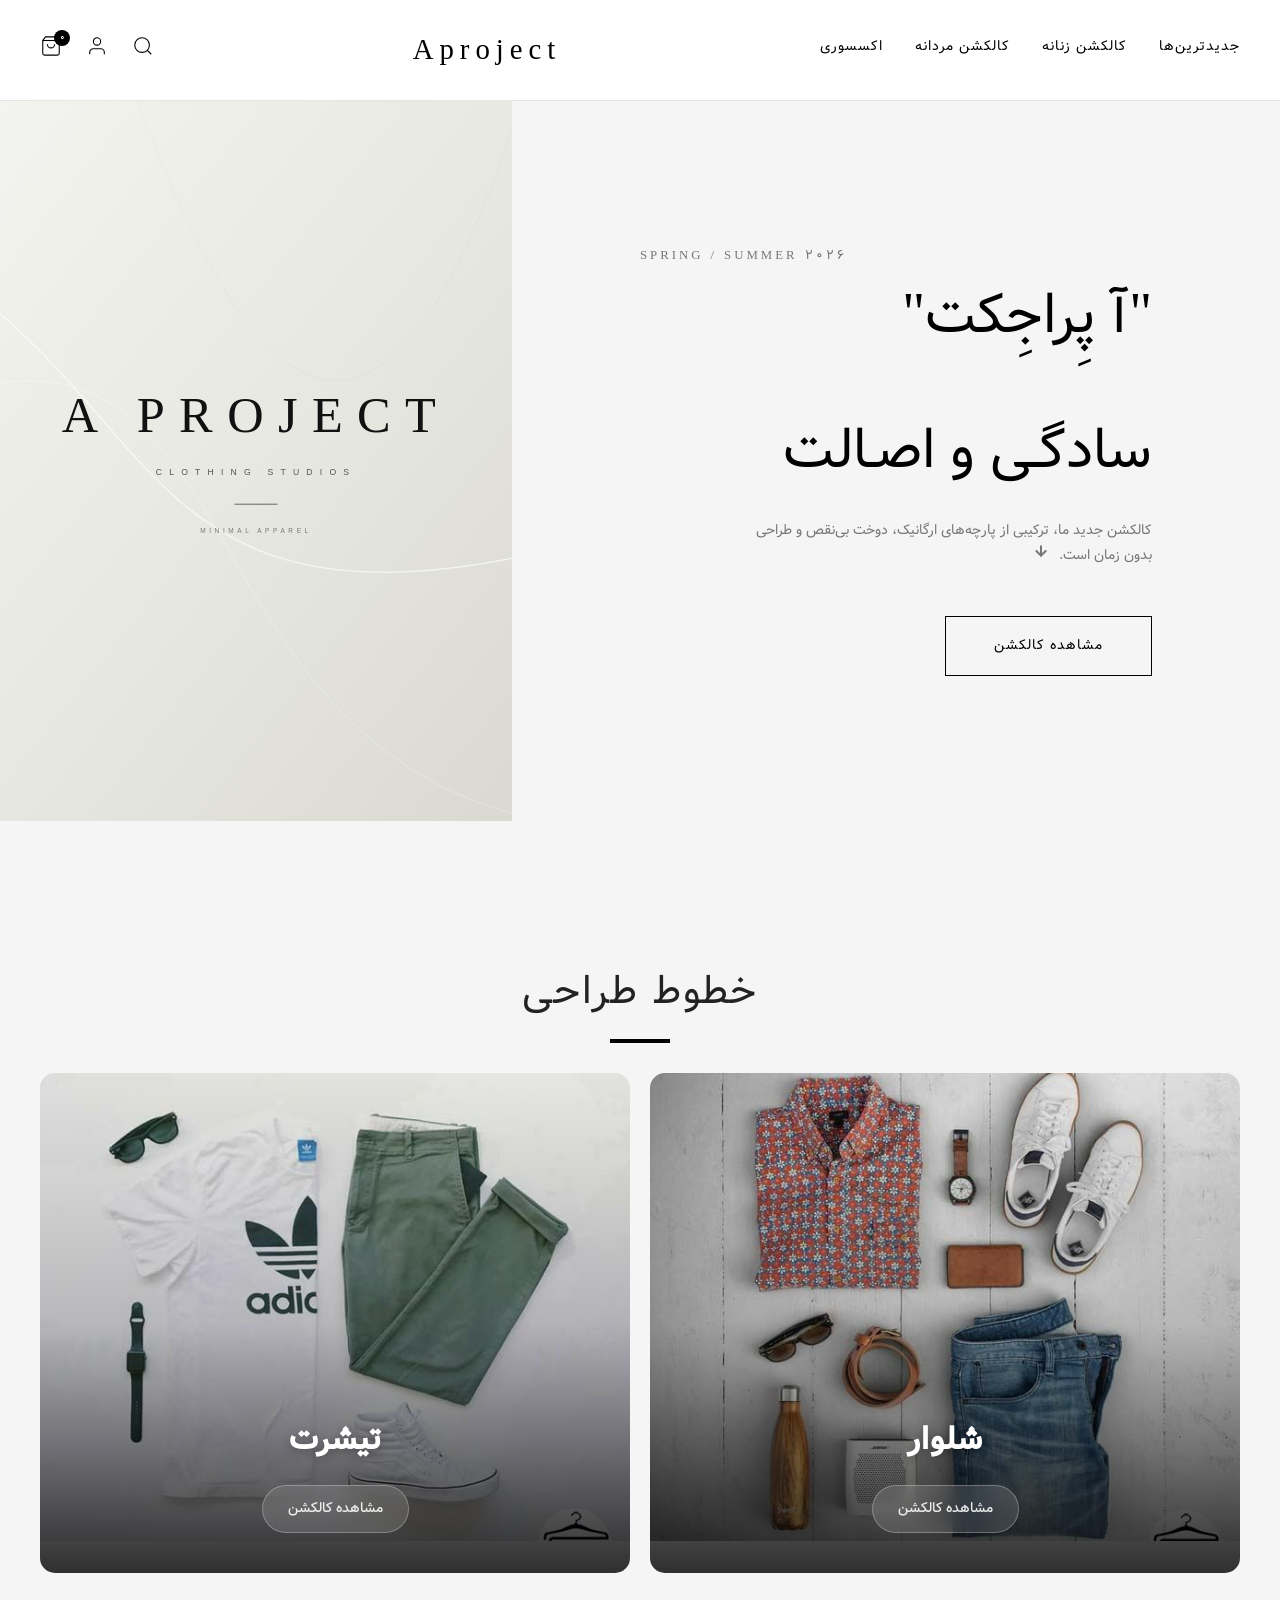
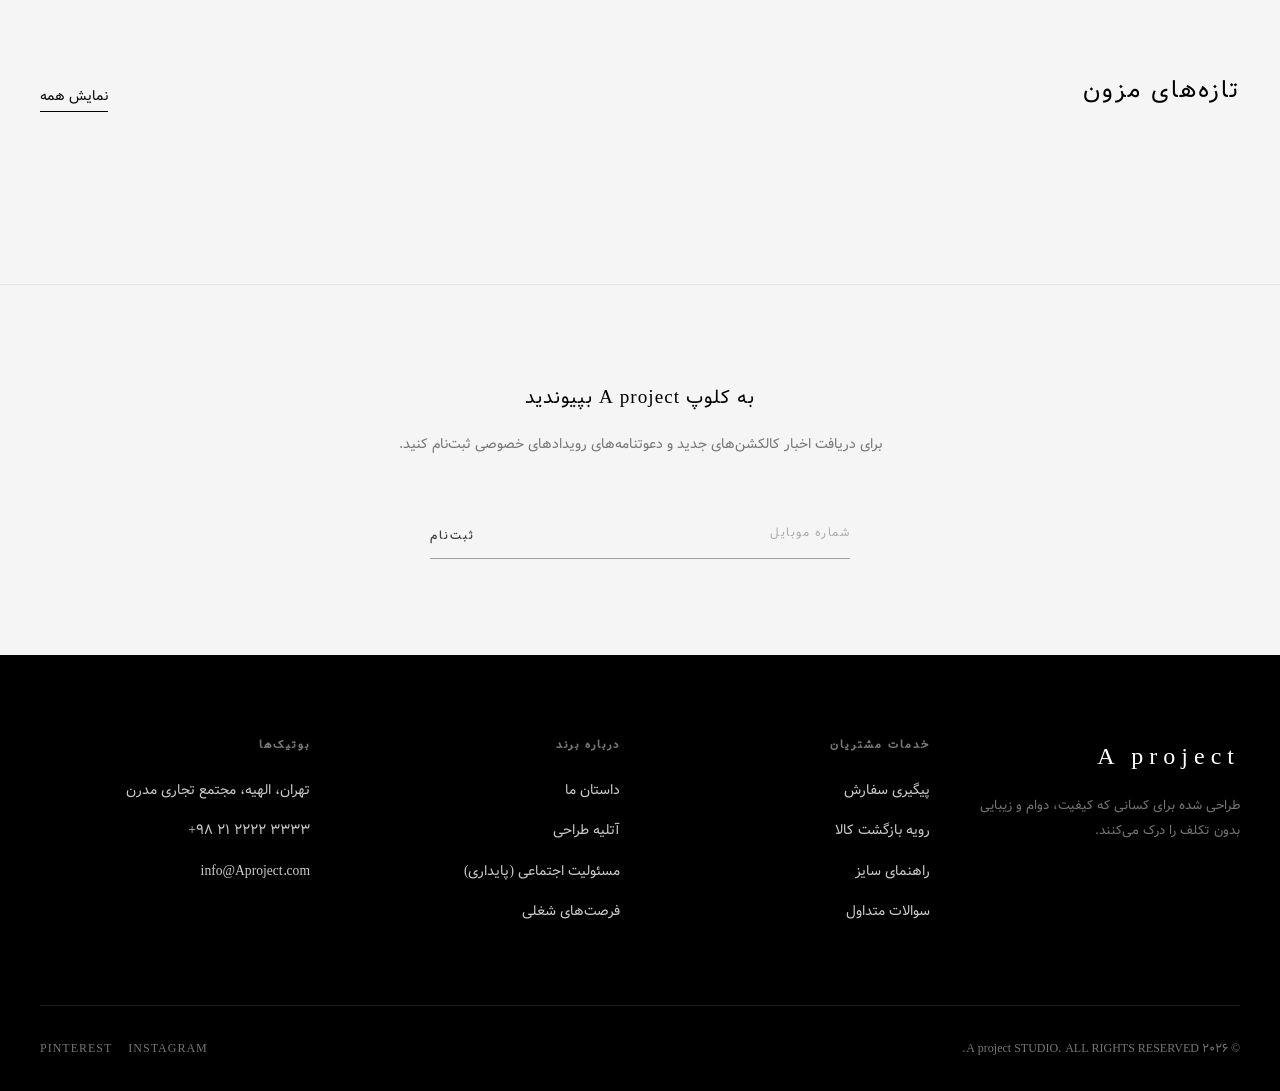
==== index.html @ fdd2b812 "first commit" ====
<!DOCTYPE html>
<html lang="fa" dir="rtl">

<head>
    <meta charset="UTF-8">
    <meta name="viewport" content="width=device-width, initial-scale=1.0">
    <title>A project | مزون پوشاک مینیمال</title>
    <link rel="stylesheet" href="assets/css/global.css">
    <link rel="stylesheet" href="assets/css/landing.css">


</head>

<body>

    <!-- مخزن آیکون‌های مینیمال (Thin Lines) کاملاً آفلاین -->
    <svg style="display: none;">
        <!-- آیکون کیسه خرید به جای سبد خرید چرخ‌دار (مناسب مزون) -->

        <symbol id="icon-bag" viewBox="0 0 24 24">
            <path d="M6 2L3 6v14a2 2 0 0 0 2 2h14a2 2 0 0 0 2-2V6l-3-4z"></path>
            <line x1="3" y1="6" x2="21" y2="6"></line>
            <path d="M16 10a4 4 0 0 1-8 0"></path>
        </symbol>
        <!-- آیکون جستجوی ظریف -->
        <symbol id="icon-search" viewBox="0 0 24 24">
            <circle cx="11" cy="11" r="8"></circle>
            <line x1="21" y1="21" x2="16.65" y2="16.65"></line>
        </symbol>
        <!-- آیکون کاربر (حساب کاربری) -->
        <symbol id="icon-user" viewBox="0 0 24 24">
            <path d="M20 21v-2a4 4 0 0 0-4-4H8a4 4 0 0 0-4 4v2"></path>
            <circle cx="12" cy="7" r="4"></circle>
        </symbol>
        <!-- منوی همبرگری ظریف -->
        <symbol id="icon-menu" viewBox="0 0 24 24">
            <line x1="3" y1="12" x2="21" y2="12"></line>
            <line x1="3" y1="6" x2="21" y2="6"></line>
            <line x1="3" y1="18" x2="21" y2="18"></line>
        </symbol>
    </svg>

    <!-- هدر مینیمال -->
    <header>
        <div class="container flex items-center justify-between">

            <!-- دکمه منو موبایل (فقط در سایز کوچک نمایش داده می‌شود) -->
            <button class="mobile-menu-btn"><svg class="icon-svg">
                    <use href="#icon-menu"></use>
                </svg></button>

            <!-- منوی اصلی (ناوبری متنی) -->
            <nav class="main-nav">
                <a href="#new-arrivals">جدیدترین‌ها</a>
                <a href="#">کالکشن زنانه</a>
                <a href="#">کالکشن مردانه</a>
                <a href="#">اکسسوری</a>
            </nav>

            <!-- لوگوی تایپوگرافی برند -->
            <div class="brand-logo">Aproject</div>

            <!-- آیکون‌های سمت چپ -->
            <div class="header-actions">
                <button aria-label="جستجو"><svg class="icon-svg">
                        <use href="#icon-search"></use>
                    </svg></button>
                <button aria-label="حساب کاربری"><svg class="icon-svg">
                        <use href="#icon-user"></use>
                    </svg></button>
                <button aria-label="کیسه خرید">
                    <a href="cart.html">
                        <svg class="icon-svg">
                            <use href="#icon-bag"></use>
                        </svg>
                        <span class="bag-count">1</span>
                    </a>
                </button>
            </div>
        </div>
    </header>

    <!-- بخش اصلی (Lookbook Hero) -->
    <section class="hero container">
        <div class="hero-layout">
            <div class="hero-text">
                <span class="hero-season">Spring / Summer 2026</span>
                <h1 class="hero-title">"آ پِراجِکت"<br>
                    <br>
                    سادگـی و اصـالت
                </h1>
                <p style="color: var(--gray-text); margin-bottom: 3rem; max-width: 400px;">
                    کالکشن جدید ما، ترکیبی از پارچه‌های ارگانیک، دوخت بی‌نقص و طراحی بدون زمان است.
                    <span class="arrow">
                        <svg width="16" height="16" viewBox="0 0 24 24" fill="none" stroke="currentColor"
                            stroke-width="3" stroke-linecap="round" stroke-linejoin="round">
                            <path d="M12 5v14"></path>
                            <path d="M19 12l-7 7-7-7"></path>
                        </svg>
                    </span>

                </p>
                <a href="#collections" class="hero-btn">مشاهده کالکشن</a>
            </div>

            <!-- جایگاه عکس مدل (استایل ژورنالی) -->
            <!-- تصویر اختصاصی و آفلاین برند A PROJECT -->
            <div class="hero-image" style="padding: 0; background: transparent;">
                <svg viewBox="0 0 800 1000" width="100%" height="100%" preserveAspectRatio="xMidYMid slice"
                    xmlns="http://www.w3.org/2000/svg">
                    <defs>
                        <!-- گرادیان ملایم شبیه به نورپردازی روی پارچه -->
                        <linearGradient id="fabricGrad" x1="0%" y1="0%" x2="100%" y2="100%">
                            <stop offset="0%" stop-color="#F4F4F0" />
                            <stop offset="50%" stop-color="#E8E8E2" />
                            <stop offset="100%" stop-color="#D8D8D0" />
                        </linearGradient>
                    </defs>

                    <!-- پس‌زمینه رنگ کرم/خاکستری بسیار روشن (رنگ کلاسیک مزون‌ها) -->
                    <rect width="100%" height="100%" fill="url(#fabricGrad)" />

                    <!-- خطوط مینیمال انتزاعی (تداعی‌کننده برش پارچه، الگوهای خیاطی و دراپه لباس) -->
                    <path d="M -100,200 C 300,400 200,800 900,600" fill="none" stroke="#ffffff" stroke-width="2"
                        opacity="0.6" />
                    <path d="M 0,400 C 400,300 300,900 800,1000" fill="none" stroke="#ffffff" stroke-width="1"
                        opacity="0.4" />
                    <path d="M 200,-100 C 400,500 600,600 800,-100" fill="none" stroke="#000000" stroke-width="1"
                        opacity="0.04" />

                    <!-- تایپوگرافی لوکس و مجله‌ای برند A PROJECT -->
                    <g transform="translate(400, 500)" text-anchor="middle">
                        <!-- نام اصلی برند -->
                        <text y="-40" font-family="Georgia, 'Times New Roman', serif" font-size="70"
                            font-weight="normal" letter-spacing="20" fill="#111111">A PROJECT</text>

                        <!-- زیرعنوان -->
                        <text y="20" font-family="'Helvetica Neue', Arial, sans-serif" font-size="12" font-weight="300"
                            letter-spacing="10" fill="#555555">CLOTHING STUDIOS</text>

                        <!-- خط جداکننده ظریف -->
                        <line x1="-30" y1="60" x2="30" y2="60" stroke="#333333" stroke-width="1" />

                        <!-- شعار مینیمال -->
                        <text y="100" font-family="'Helvetica Neue', Arial, sans-serif" font-size="9" font-weight="300"
                            letter-spacing="5" fill="#777777">MINIMAL APPAREL</text>
                    </g>
                </svg>
            </div>

        </div>
    </section>

    <!-- دسته‌بندی‌های تصویری (Grid) -->
    <section class="container" id="collections">
        <div class="section-header" style="margin-bottom: 30px; text-align: center;">
            <h2 class="section-title" style="font-size: 2.5rem;  color: #222;">خطوط طراحی</h2>
            <div style="width: 60px; height: 4px; background: #000; margin: 10px auto;"></div>
        </div>

        <div class="collections-grid">
            <!-- کالکشن 1: زنانه -->
            <a href="#" class="collection-item">
                <img src="./assets/pics/men-dress-12.jpg" alt="زنانه" class="collection-img">
                <div class="collection-overlay"></div>
                <div class="collection-content">
                    <span class="collection-name">شلوار</span>
                    <span class="collection-btn">مشاهده کالکشن</span>
                </div>
            </a>

            <!-- کالکشن 2: مردانه -->
            <a href="#" class="collection-item">
                <img src="./assets/pics/men-dress-15.jpg" alt="مردانه" class="collection-img">
                <div class="collection-overlay"></div>
                <div class="collection-content">
                    <span class="collection-name">تیشرت</span>
                    <span class="collection-btn">مشاهده کالکشن</span>
                </div>
            </a>
        </div>
    </section>

    <!-- محصولات جدید (New Arrivals) -->
    <section class="container" style="margin-top: 6rem;" id="new-arrivals">
        <div class="section-header"
            style="display: flex; justify-content: space-between; align-items: flex-end; margin-bottom: 2rem;">
            <h2 class="section-title" style="margin: 0;">تازه‌های مزون</h2>
            <a href="shop.html" style="font-size: 0.85rem; border-bottom: 1px solid var(--black); padding-bottom: 2px;">نمایش
                همه</a>
        </div>

        <!-- این کانتینر توسط جاوااسکریپت پر می‌شود -->
        <div id="product-grid" class="product-scroll">
            <!-- محصولات اینجا رندر می‌شوند -->
        </div>
    </section>


    <!-- خبرنامه مینیمال -->
    <section class="newsletter">
        <div class="container">
            <h2>به کلوپ A project بپیوندید</h2>
            <p>برای دریافت اخبار کالکشن‌های جدید و دعوتنامه‌های رویدادهای خصوصی ثبت‌نام کنید.</p>
            <form class="newsletter-form">
                <input type="tel" placeholder="شماره موبایل" inputmode="numeric" pattern="[0-9]*"
                    aria-label="شماره موبایل" />

                <button type="button">
                    ثبت‌نام
                </button>

            </form>
        </div>
    </section>

    <!-- فوتر لوکس مونوکروم -->
    <footer>
        <div class="container">
            <div class="grid grid-cols-4 footer-grid">

                <!-- ستون برند -->
                <div>
                    <div class="brand-logo"
                        style="color: white; font-size: 1.5rem; text-align: right; margin-bottom: 1rem;">A project</div>
                    <p style="color: var(--gray-text); font-size: 0.8rem; line-height: 2;">
                        طراحی شده برای کسانی که کیفیت، دوام و زیبایی بدون تکلف را درک می‌کنند.
                    </p>
                </div>

                <!-- ستون راهنما -->
                <div>
                    <h4 class="footer-title">خدمات مشتریان</h4>
                    <ul class="footer-links">
                        <li><a href="#">پیگیری سفارش</a></li>
                        <li><a href="#">رویه بازگشت کالا</a></li>
                        <li><a href="#">راهنمای سایز</a></li>
                        <li><a href="#">سوالات متداول</a></li>
                    </ul>
                </div>

                <!-- ستون درباره -->
                <div>
                    <h4 class="footer-title">درباره برند</h4>
                    <ul class="footer-links">
                        <li><a href="#">داستان ما</a></li>
                        <li><a href="#">آتلیه طراحی</a></li>
                        <li><a href="#">مسئولیت اجتماعی (پایداری)</a></li>
                        <li><a href="#">فرصت‌های شغلی</a></li>
                    </ul>
                </div>

                <!-- ستون تماس -->
                <div>
                    <h4 class="footer-title">بوتیک‌ها</h4>
                    <ul class="footer-links">
                        <li>تهران، الهیه، مجتمع تجاری مدرن</li>
                        <li style="direction: ltr; text-align: right; margin-top: 1rem;">+98 21 2222 3333</li>
                        <li style="direction: ltr; text-align: right;">info@Aproject.com</li>
                    </ul>
                </div>

            </div>

            <div class="footer-bottom">
                <div class="copyright">
                    © 2026 A project STUDIO. ALL RIGHTS RESERVED.
                </div>
                <div class="social-links" style="display: flex; gap: 1rem; letter-spacing: 1px;">
                    <a href="#">INSTAGRAM</a>
                    <a href="#">PINTEREST</a>
                </div>
            </div>
        </div>
    </footer>
    <script type="module" src="assets/js/main.js" defer></script>

</body>

</html>
---- assets/css/global.css ----
@font-face {
  font-family: "Vazir";
  src: url("../fonts/Vazir-FD-WOL.woff2") format("woff2");
  font-weight: 400;
  font-style: normal;
  font-display: swap;
}

@font-face {
  font-family: "Vazir";
  src: url("../fonts/Vazir-Medium-FD-WOL.woff2") format("woff2");
  font-weight: 500;
  font-style: normal;
  font-display: swap;
}
body {
  font-family: "Vazir";
  background-color: var(--gray-light);
  color: var(--black);
  line-height: 1.8;
  font-size: 14px;
  overflow-x: hidden;
  -webkit-font-smoothing: antialiased;
}
a {
  text-decoration: none;
  color: #111; /* رنگ متن را هم در صورت نیاز تنظیم کنید */
}
---- assets/css/landing.css ----
.arrow {
  display: inline-flex;
  margin-right: 6px;
  animation: floatArrow 1.6s ease-in-out infinite;
}

@keyframes floatArrow {
  0% {
    transform: translateY(0);
  }
  50% {
    transform: translateY(4px);
  }
  100% {
    transform: translateY(0);
  }
}
html {
  scroll-behavior: smooth;
}
/* === متغیرهای رنگی لوکس و مینیمال === */
:root {
  --black: #000000;
  --white: #ffffff;
  --gray-light: #f5f5f5;
  --gray-border: #e5e5e5;
  --gray-text: #767676;
  --gray-dark: #333333;
  /* فونت‌های سیستمی تمیز برای حالت آفلاین */
  --font-sans: "Helvetica Neue", Arial, Tahoma, sans-serif;
  --font-serif: Georgia, "Times New Roman", serif;
  --transition: all 0.4s ease;
}

/* === ریست مینیمال === */
*,
*::before,
*::after {
  box-sizing: border-box;
  margin: 0;
  padding: 0;
}



body {
  background-color: var(--gray-light);
  color: var(--black);
  line-height: 1.8;
  font-size: 14px;
  overflow-x: hidden;
  -webkit-font-smoothing: antialiased;
}

a {
  text-decoration: none;
  color: inherit;
  transition: var(--transition);
}

a:hover {
  color: var(--gray-text);
}

ul {
  list-style: none;
}

button {
  cursor: pointer;
  border: none;
  background: none;
  font-family: inherit;
  transition: var(--transition);
}

input {
  font-family: inherit;
  outline: none;
}

/* === ساختار پایه‌ای === */
.container {
  max-width: 1400px;
  margin: 0 auto;
  padding: 0 40px;
}

.flex {
  display: flex;
}

.items-center {
  align-items: center;
}

.justify-between {
  justify-content: space-between;
}

.justify-center {
  justify-content: center;
}

/* آیکون‌های ظریف (Thin Icons) */
.icon-svg {
  width: 22px;
  height: 22px;
  stroke: currentColor;
  stroke-width: 1.2;
  fill: none;
}

.grid {
  display: grid;
  gap: 2px;
}

/* فاصله‌های کم برای ظاهر ژورنالی */
.grid-cols-2 {
  grid-template-columns: repeat(2, 1fr);
}

.grid-cols-4 {
  grid-template-columns: repeat(4, 1fr);
}

/* === هدر (Header) مینیمال === */
header {
  background: rgba(255, 255, 255, 0.98);
  position: sticky;
  top: 0;
  z-index: 100;
  border-bottom: 1px solid var(--gray-border);
  padding: 1.5rem 0;
}

/* برندینگ با حروف بزرگ انگلیسی و فاصله دار */
.brand-logo {
  font-family: var(--font-serif);
  font-size: 1.8rem;
  letter-spacing: 6px;
  font-weight: normal;
  text-align: center;
  direction: ltr;
}

.main-nav {
  display: flex;
  gap: 2rem;
  font-size: 0.85rem;
  letter-spacing: 1px;
}

.main-nav a {
  position: relative;
  padding-bottom: 5px;
}

.main-nav a::after {
  content: "";
  position: absolute;
  bottom: 0;
  right: 0;
  width: 0;
  height: 1px;
  background-color: var(--black);
  transition: width 0.3s ease;
}

.main-nav a:hover::after {
  width: 100%;
}

.header-actions {
  display: flex;
  gap: 1.5rem;
}

.header-actions button {
  position: relative;
}

.bag-count {
  position: absolute;
  top: -5px;
  right: -8px;
  background: var(--black);
  color: var(--white);
  font-size: 9px;
  width: 16px;
  height: 16px;
  border-radius: 50%;
  display: flex;
  align-items: center;
  justify-content: center;
}

/* === بنر اصلی (Lookbook Hero) === */
.hero {
  padding: 40px 0;
  padding-top: 0px;
}

.hero-layout {
  display: flex;
  height: 80vh;
  min-height: 550px;
  background: var(--gray-light);
}

.hero-text {
  flex: 1;
  display: flex;
  flex-direction: column;
  justify-content: center;
  padding: 10%;
}

.hero-season {
  font-size: 0.8rem;
  letter-spacing: 3px;
  color: var(--gray-text);
  margin-bottom: 1rem;
  text-transform: uppercase;
  direction: ltr;
}

.hero-title {
  font-size: 3.5rem;
  font-weight: 300;
  line-height: 1.2;
  margin-bottom: 2rem;
  color: var(--black);
}

.hero-btn {
  display: inline-block;
  width: max-content;
  border: 1px solid var(--black);
  padding: 1rem 3rem;
  font-size: 0.9rem;
  letter-spacing: 1px;
  background: transparent;
  color: var(--black);
}

.hero-btn:hover {
  background: var(--black);
  color: var(--white);
}

.hero-image {
  flex: 1;
  background: #e0e0e0;
  display: flex;
  align-items: center;
  justify-content: center;
  position: relative;
  overflow: hidden;
}

/* واترمارک برای جایگاه عکس */
.placeholder-text {
  font-family: var(--font-serif);
  font-size: 2rem;
  color: rgba(0, 0, 0, 0.1);
  letter-spacing: 10px;
  transform: rotate(-90deg);
}

/* === دسته‌بندی‌ها (Collections) === */
.section-header {
  text-align: center;
  margin: 6rem 0 3rem 0;
}

.section-title {
  font-size: 1.5rem;
  font-weight: normal;
  letter-spacing: 2px;
}

.collections {
  gap: 20px;
}

.collection-item {
  position: relative;
  height: 500px;
  background: var(--gray-light);
  display: flex;
  align-items: flex-end;
  justify-content: center;
  padding-bottom: 2rem;
  cursor: pointer;
  overflow: hidden;
}

.collection-item::before {
  content: "";
  position: absolute;
  inset: 0;
  background: rgba(0, 0, 0, 0.03);
  transition: var(--transition);
}

.collection-item:hover::before {
  background: rgba(0, 0, 0, 0.1);
}

/* === محصولات (Editorial Grid) === */
.product-grid {
  gap: 40px 20px;
}

.product-card {
  background-color: #fff;
  padding: 14px;
  cursor: pointer;

  border: 1px solid rgba(0, 0, 0, 0.08);
  transition: border-color 0.35s ease;
}

.product-card:hover {
  border-color: rgba(0, 0, 0, 0.25);
}

.product-card:hover .product-img-box {
  opacity: 0.9;
}

/* تناسب عکس لباس عمودی است (3:4) */
.product-img-box {
  background: var(--gray-light);
  transition: var(--transition);
  display: flex;
  align-items: center;
  justify-content: center;
  color: #ccc;
  font-size: 0.8rem;
  letter-spacing: 1px;
}

.product-info {
  display: flex;
  flex-direction: column;
  gap: 0.1rem;
}

.product-name {
  font-size: 0.9rem;
  color: var(--gray-dark);
}

.product-price {
  font-size: 0.9rem;
  letter-spacing: 1px;
  direction: ltr;
}

/* دکمه افزودن بسیار ظریف */
.add-to-bag {
  font-size: 0.8rem;
  color: var(--gray-text);
  text-decoration: underline;
  text-underline-offset: 4px;
  margin-top: 0.5rem;
  opacity: 0;
  transition: var(--transition);
}

.product-card:hover .add-to-bag {
  opacity: 1;
}

/* === خبرنامه لوکس === */
.newsletter {
  margin-top: 8rem;
  padding: 6rem 0;
  border-top: 1px solid var(--gray-border);
  text-align: center;
}

.newsletter h2 {
  font-size: 1.2rem;
  font-weight: normal;
  margin-bottom: 1rem;
  letter-spacing: 1px;
}

.newsletter p {
  color: var(--gray-text);
  font-size: 0.9rem;
  margin-bottom: 3rem;
}

.newsletter-form {
  max-width: 420px;
  margin: 0 auto;
  display: flex;
  position: relative;
}

.newsletter-form input {
  width: 100%;
  border: none;
  border-bottom: 1px solid rgba(0, 0, 0, 0.35);
  padding: 14px 0px 14px 0;
  direction: rtl;
  font-size: 0.95rem;
  background: transparent;

  transition: border-color 0.3s ease;
}

.newsletter-form input:focus {
  outline: none;
  border-bottom-color: var(--black);
}

.newsletter-form input::placeholder {
  color: #aaa;
  letter-spacing: 1.5px;
  font-size: 0.75rem;
}

.newsletter-form button {
  position: absolute;
  left: 0;
  bottom: 14px;

  background: none;
  border: none;
  padding: 0;

  font-size: 0.75rem;
  font-weight: 500;
  letter-spacing: 2px;
  text-transform: uppercase;

  cursor: pointer;
  color: var(--black);
  opacity: 0.75;

  transition: opacity 0.3s ease;
}

.newsletter-form button:hover {
  opacity: 1;
}

/* === فوتر === */
footer {
  background: var(--black);
  color: var(--white);
  padding: 5rem 0 2rem 0;
  font-size: 0.85rem;
}

.footer-grid {
  gap: 40px;
  border-bottom: 1px solid rgba(255, 255, 255, 0.1);
  padding-bottom: 4rem;
  margin-bottom: 2rem;
}

.footer-title {
  color: var(--gray-text);
  font-size: 0.7rem;
  letter-spacing: 2px;
  margin-bottom: 1.5rem;
  text-transform: uppercase;
}

.footer-links li {
  margin-bottom: 1rem;
  color: #ccc;
}

.footer-links a:hover {
  color: var(--white);
}

.footer-bottom {
  display: flex;
  justify-content: space-between;
  align-items: center;
  color: var(--gray-text);
  font-size: 0.75rem;
}

.collection-item img {
  transition: transform 0.5s ease;
}

.collection-item:hover img {
  transform: scale(1.1);
}

/* === واکنش‌گرایی === */
@media (max-width: 992px) {
  .hero-layout {
    flex-direction: column-reverse;
    height: auto;
  }

  .hero-text {
    padding: 4rem 2rem;
    text-align: center;
    align-items: center;
  }

  .hero-image {
    padding: 6rem 0;
  }

  .placeholder-text {
    transform: rotate(0);
  }

  .grid-cols-4 {
    grid-template-columns: repeat(2, 1fr);
  }

  .container {
    padding: 0 20px;
  }
}

@media (max-width: 768px) {
  .main-nav {
    display: none;
  }

  /* در موبایل منوی همبرگری نیاز است */
  .mobile-menu-btn {
    display: block !important;
  }

  .hero-title {
    font-size: 2.5rem;
  }

  .collections {
    grid-template-columns: 1fr;
  }

  .collection-item {
    height: 400px;
  }

  .footer-grid {
    grid-template-columns: 1fr;
    text-align: center;
  }

  .footer-bottom {
    flex-direction: column;
    gap: 1rem;
  }
}

.mobile-menu-btn {
  display: none;
}

/* ظرف اصلی کالکشن‌ها */
.collections-grid {
  display: grid;
  grid-template-columns: repeat(2, 1fr);
  gap: 20px;
  margin-top: 30px;
}

.collection-item {
  position: relative;
  height: 500px;
  /* ارتفاع را کمی بیشتر کردم برای جلوه بهتر */
  border-radius: 15px;
  /* گوشه‌های نرم مدرن */
  overflow: hidden;
  display: block;
  text-decoration: none;
}

/* استایل تصویر */
.collection-img {
  width: 100%;
  height: 100%;
  object-fit: cover;
  transition: transform 0.8s cubic-bezier(0.25, 1, 0.5, 1);
}

/* لایه رنگی روی عکس (گرادینت از پایین به بالا) */
.collection-overlay {
  position: absolute;
  inset: 0;
  background: linear-gradient(
    to top,
    rgba(0, 0, 0, 0.8) 0%,
    rgba(0, 0, 0, 0.2) 50%,
    transparent 100%
  );
  z-index: 2;
  transition: background 0.4s ease;
}

/* محتوای متنی */
.collection-content {
  position: absolute;
  bottom: 40px;
  right: 0;
  left: 0;
  text-align: center;
  z-index: 3;
  padding: 0 20px;
  transition: transform 0.4s ease;
}

.collection-name {
  display: block;
  color: #ffffff;
  font-size: 2rem;
  font-weight: 800;
  margin-bottom: 15px;
  letter-spacing: 1px;
  text-shadow: 0 2px 10px rgba(0, 0, 0, 0.3);
}

/* دکمه مدرن */
.collection-btn {
  display: inline-block;
  padding: 10px 25px;
  background: rgba(255, 255, 255, 0.15);
  backdrop-filter: blur(8px);
  /* افکت شیشه‌ای */
  -webkit-backdrop-filter: blur(8px);
  border: 1px solid rgba(255, 255, 255, 0.3);
  color: white;
  border-radius: 50px;
  font-size: 0.9rem;
  font-weight: 500;
  transition: all 0.3s ease;
  opacity: 0.9;
}

/* افکت‌های Hover */
.collection-item:hover .collection-img {
  transform: scale(1.1);
  /* بزرگنمایی نرم عکس */
}

.collection-item:hover .collection-overlay {
  background: linear-gradient(
    to top,
    rgba(0, 0, 0, 0.9) 0%,
    rgba(0, 0, 0, 0.4) 60%,
    transparent 100%
  );
}

.collection-item:hover .collection-btn {
  background: #ffffff;
  color: #000000;
  transform: translateY(-5px);
  box-shadow: 0 10px 20px rgba(0, 0, 0, 0.2);
}

/* ریسپانسیو برای موبایل */
@media (max-width: 768px) {
  .collections-grid {
    grid-template-columns: 1fr;
  }

  .collection-item {
    height: 350px;
  }
}
.product-scroll {
  display: flex;
  gap: 28px;
  overflow-x: auto;
  padding-bottom: 12px;

  scroll-snap-type: x mandatory;
  -webkit-overflow-scrolling: touch;
}

/* مخفی کردن اسکرول‌بار */
.product-scroll::-webkit-scrollbar {
  display: none;
}
.product-scroll {
  scrollbar-width: none;
}
.product-card {
  flex: 0 0 260px;
  background-color: #fff;
  padding: 14px;
  cursor: pointer;

  border: 1px solid rgba(0, 0, 0, 0.08);
  scroll-snap-align: start;
}
.product-img-box {
  width: 100%;
  aspect-ratio: 3 / 4;
  overflow: hidden;
  background-color: #f4f4f4;
}

.product-img-box img {
  width: 100%;
  height: 100%;
  object-fit: cover;
  display: block;
  transition: transform 0.5s ease;
}

.product-card:hover img {
  transform: scale(1.05);
}
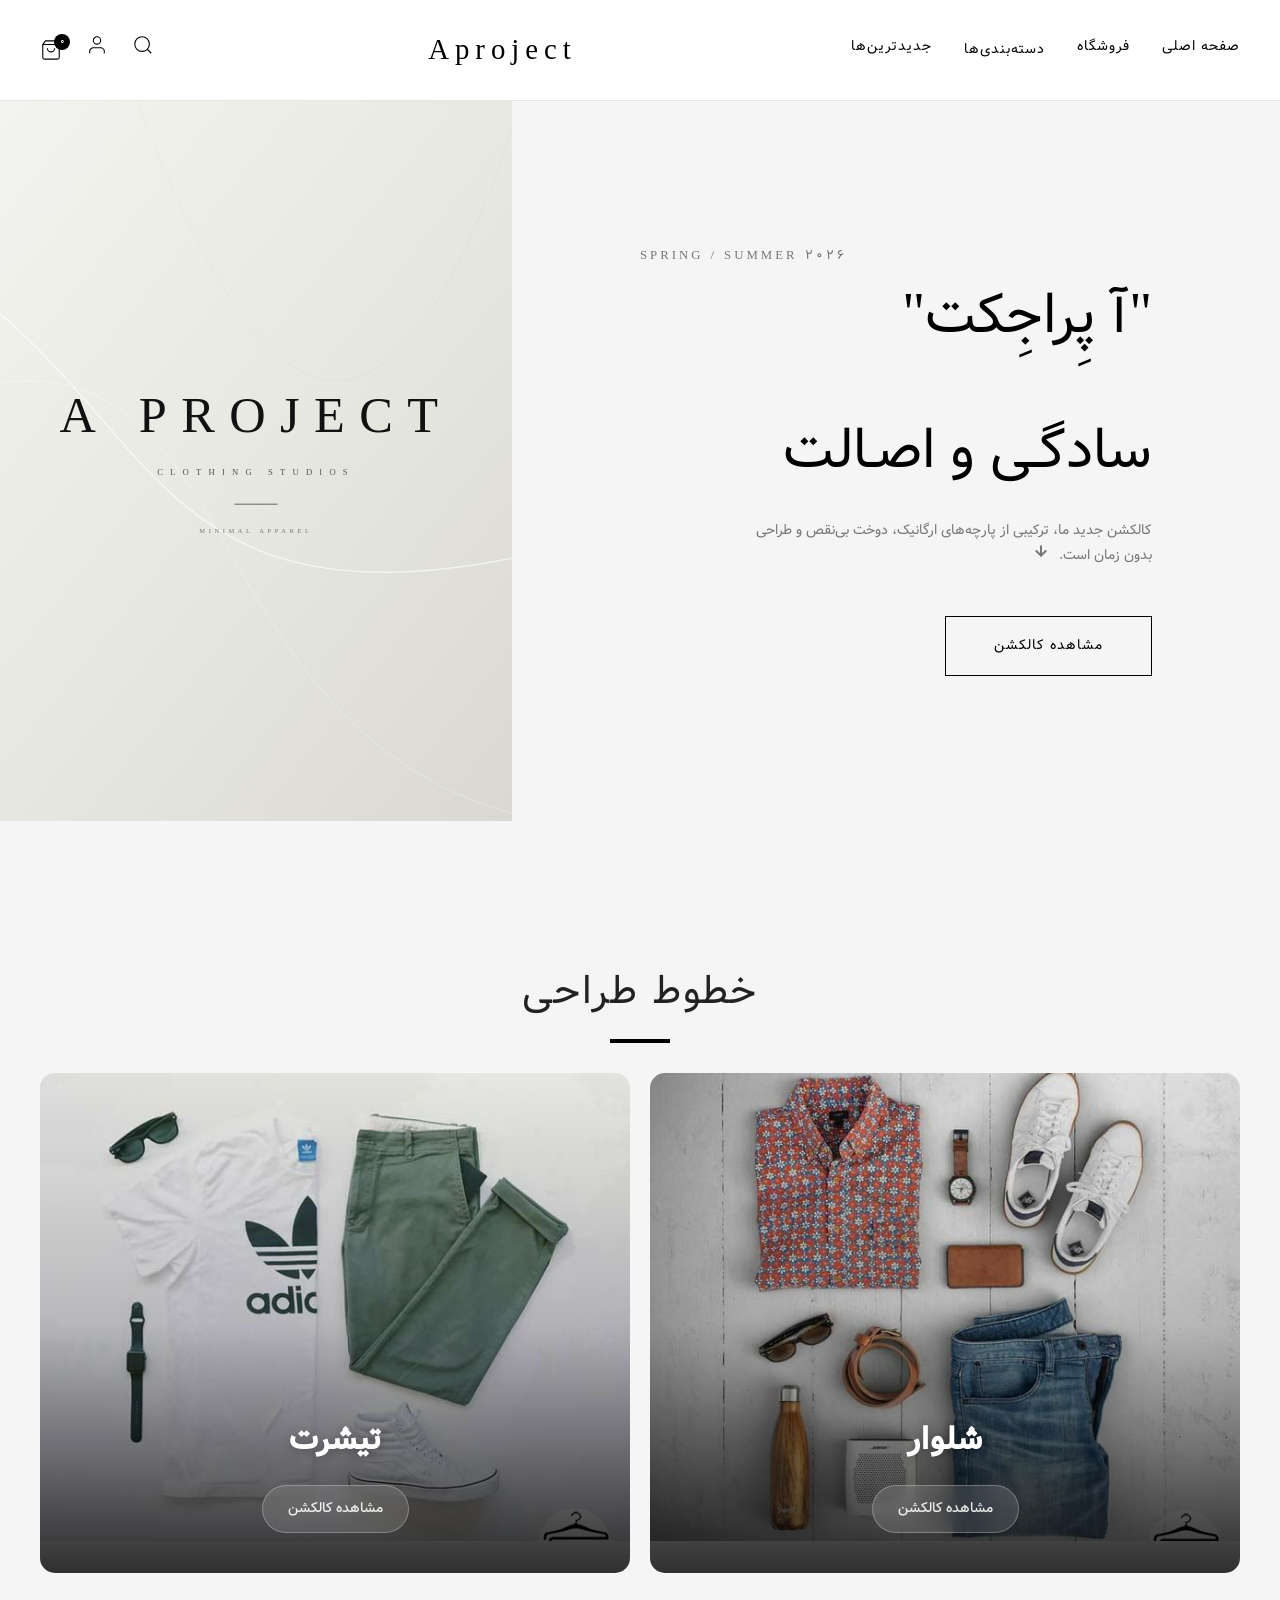
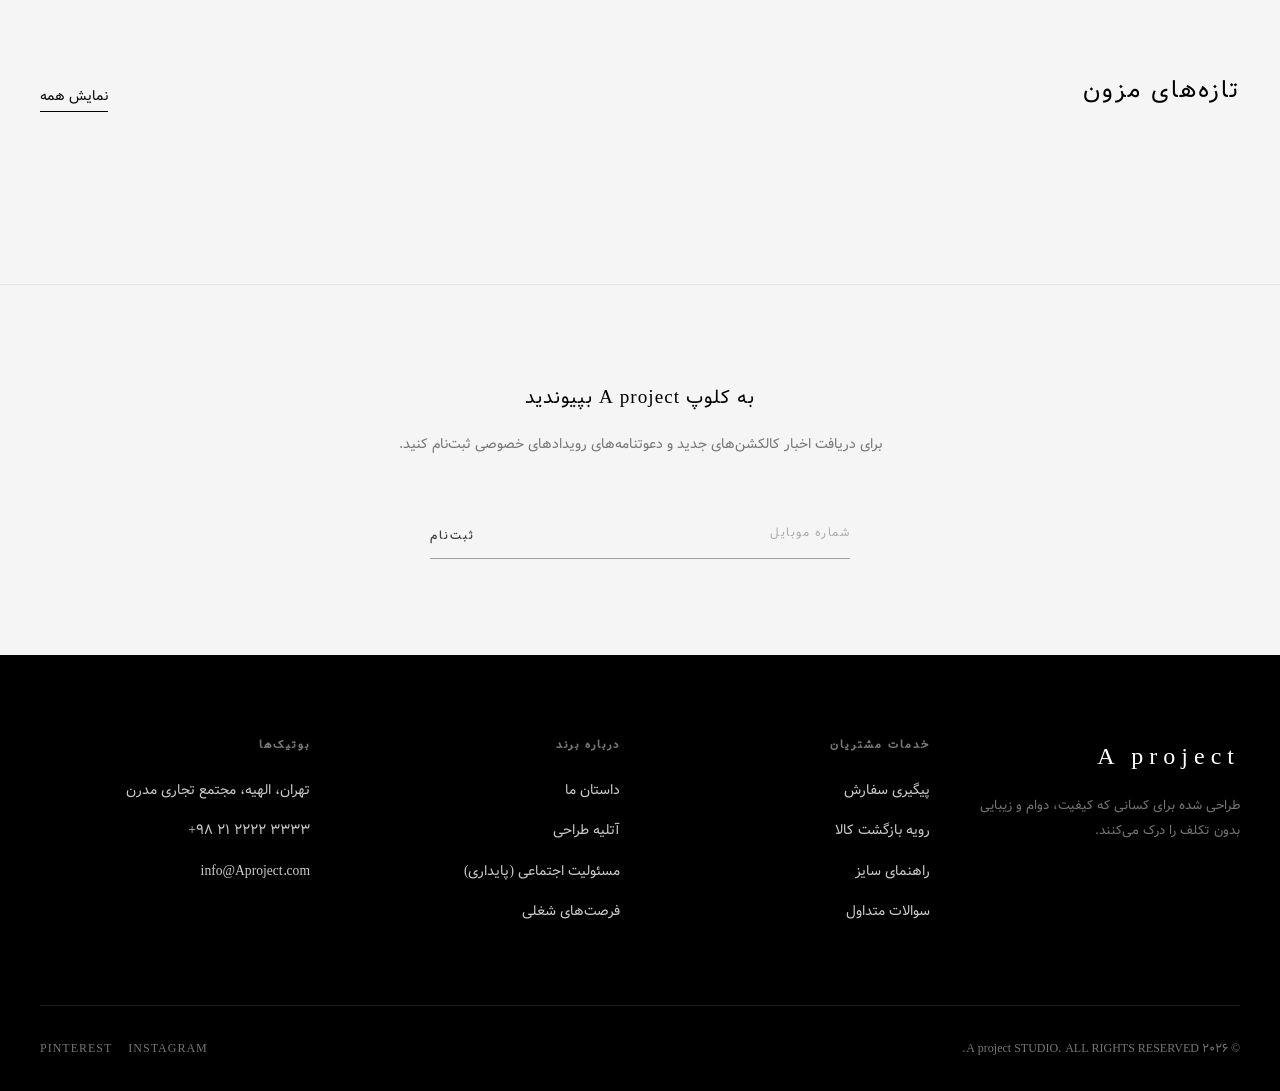
==== commit d565ee1f: "Upgrade website to production-ready version with enhanced features and security - Standardize navbar" ====
--- a/index.html
+++ b/index.html
@@ -45,37 +45,40 @@
         <div class="container flex items-center justify-between">
 
             <!-- دکمه منو موبایل (فقط در سایز کوچک نمایش داده می‌شود) -->
-            <button class="mobile-menu-btn"><svg class="icon-svg">
+            <button class="mobile-menu-btn" aria-label="منو"><svg class="icon-svg">
                     <use href="#icon-menu"></use>
                 </svg></button>
 
             <!-- منوی اصلی (ناوبری متنی) -->
             <nav class="main-nav">
-                <a href="#new-arrivals">جدیدترین‌ها</a>
-                <a href="#">کالکشن زنانه</a>
-                <a href="#">کالکشن مردانه</a>
-                <a href="#">اکسسوری</a>
+                <a href="index.html">صفحه اصلی</a>
+                <a href="shop.html">فروشگاه</a>
+                <div class="dropdown">
+                    <a href="#" class="dropdown-toggle">دسته‌بندی‌ها</a>
+                    <div class="dropdown-menu" id="categories-dropdown">
+                        <!-- دسته‌بندی‌ها توسط JS بارگذاری می‌شوند -->
+                    </div>
+                </div>
+                <a href="index.html#new-arrivals">جدیدترین‌ها</a>
             </nav>
 
             <!-- لوگوی تایپوگرافی برند -->
-            <div class="brand-logo">Aproject</div>
+            <a href="index.html" class="brand-logo">Aproject</a>
 
             <!-- آیکون‌های سمت چپ -->
             <div class="header-actions">
-                <button aria-label="جستجو"><svg class="icon-svg">
+                <a href="shop.html" aria-label="جستجو"><svg class="icon-svg">
                         <use href="#icon-search"></use>
-                    </svg></button>
-                <button aria-label="حساب کاربری"><svg class="icon-svg">
+                    </svg></a>
+                <a href="admin/login.html" aria-label="حساب کاربری"><svg class="icon-svg">
                         <use href="#icon-user"></use>
-                    </svg></button>
-                <button aria-label="کیسه خرید">
-                    <a href="cart.html">
-                        <svg class="icon-svg">
-                            <use href="#icon-bag"></use>
-                        </svg>
-                        <span class="bag-count">1</span>
-                    </a>
-                </button>
+                    </svg></a>
+                <a href="cart.html" aria-label="کیسه خرید" class="cart-btn">
+                    <svg class="icon-svg">
+                        <use href="#icon-bag"></use>
+                    </svg>
+                    <span class="bag-count">0</span>
+                </a>
             </div>
         </div>
     </header>
@@ -274,6 +277,7 @@
         </div>
     </footer>
     <script type="module" src="assets/js/main.js" defer></script>
+    <script type="module" src="assets/js/landing-page.js" defer></script>
 
 </body>
 
--- a/assets/css/global.css
+++ b/assets/css/global.css
@@ -26,3 +26,93 @@
   text-decoration: none;
   color: #111; /* رنگ متن را هم در صورت نیاز تنظیم کنید */
 }
+*{
+  font-family: "vazir";
+}
+
+/* Dropdown styling */
+.dropdown {
+    position: relative;
+    display: inline-block;
+}
+
+.dropdown-menu {
+    display: none;
+    position: absolute;
+    top: 100%;
+    right: 0;
+    background-color: #fff;
+    min-width: 200px;
+    box-shadow: 0 8px 16px rgba(0,0,0,0.1);
+    z-index: 1000;
+    border: 1px solid #eee;
+}
+
+.dropdown-menu a {
+    color: #333;
+    padding: 12px 16px;
+    text-decoration: none;
+    display: block;
+    font-size: 0.85rem;
+    transition: background-color 0.2s;
+    text-align: right;
+}
+
+.dropdown-menu a:hover {
+    background-color: #f9f9f9;
+}
+
+.dropdown:hover .dropdown-menu {
+    display: block;
+}
+
+/* Adjustments for unified header */
+.main-nav {
+    display: flex;
+    align-items: center;
+    gap: 2rem;
+}
+
+.header-actions {
+    display: flex;
+    align-items: center;
+    gap: 1.5rem;
+}
+
+.cart-btn {
+    position: relative;
+    display: flex;
+    align-items: center;
+}
+
+.mobile-menu-btn {
+    display: none;
+}
+
+@media (max-width: 768px) {
+    .mobile-menu-btn {
+        display: block;
+    }
+    .main-nav {
+        display: none;
+        position: absolute;
+        top: 100%;
+        left: 0;
+        right: 0;
+        background: #fff;
+        flex-direction: column;
+        padding: 1rem;
+        border-bottom: 1px solid #eee;
+        gap: 1rem;
+    }
+    .main-nav.active {
+        display: flex;
+    }
+    .dropdown-menu {
+        position: static;
+        box-shadow: none;
+        border: none;
+        padding-right: 1rem;
+        display: block;
+    }
+}
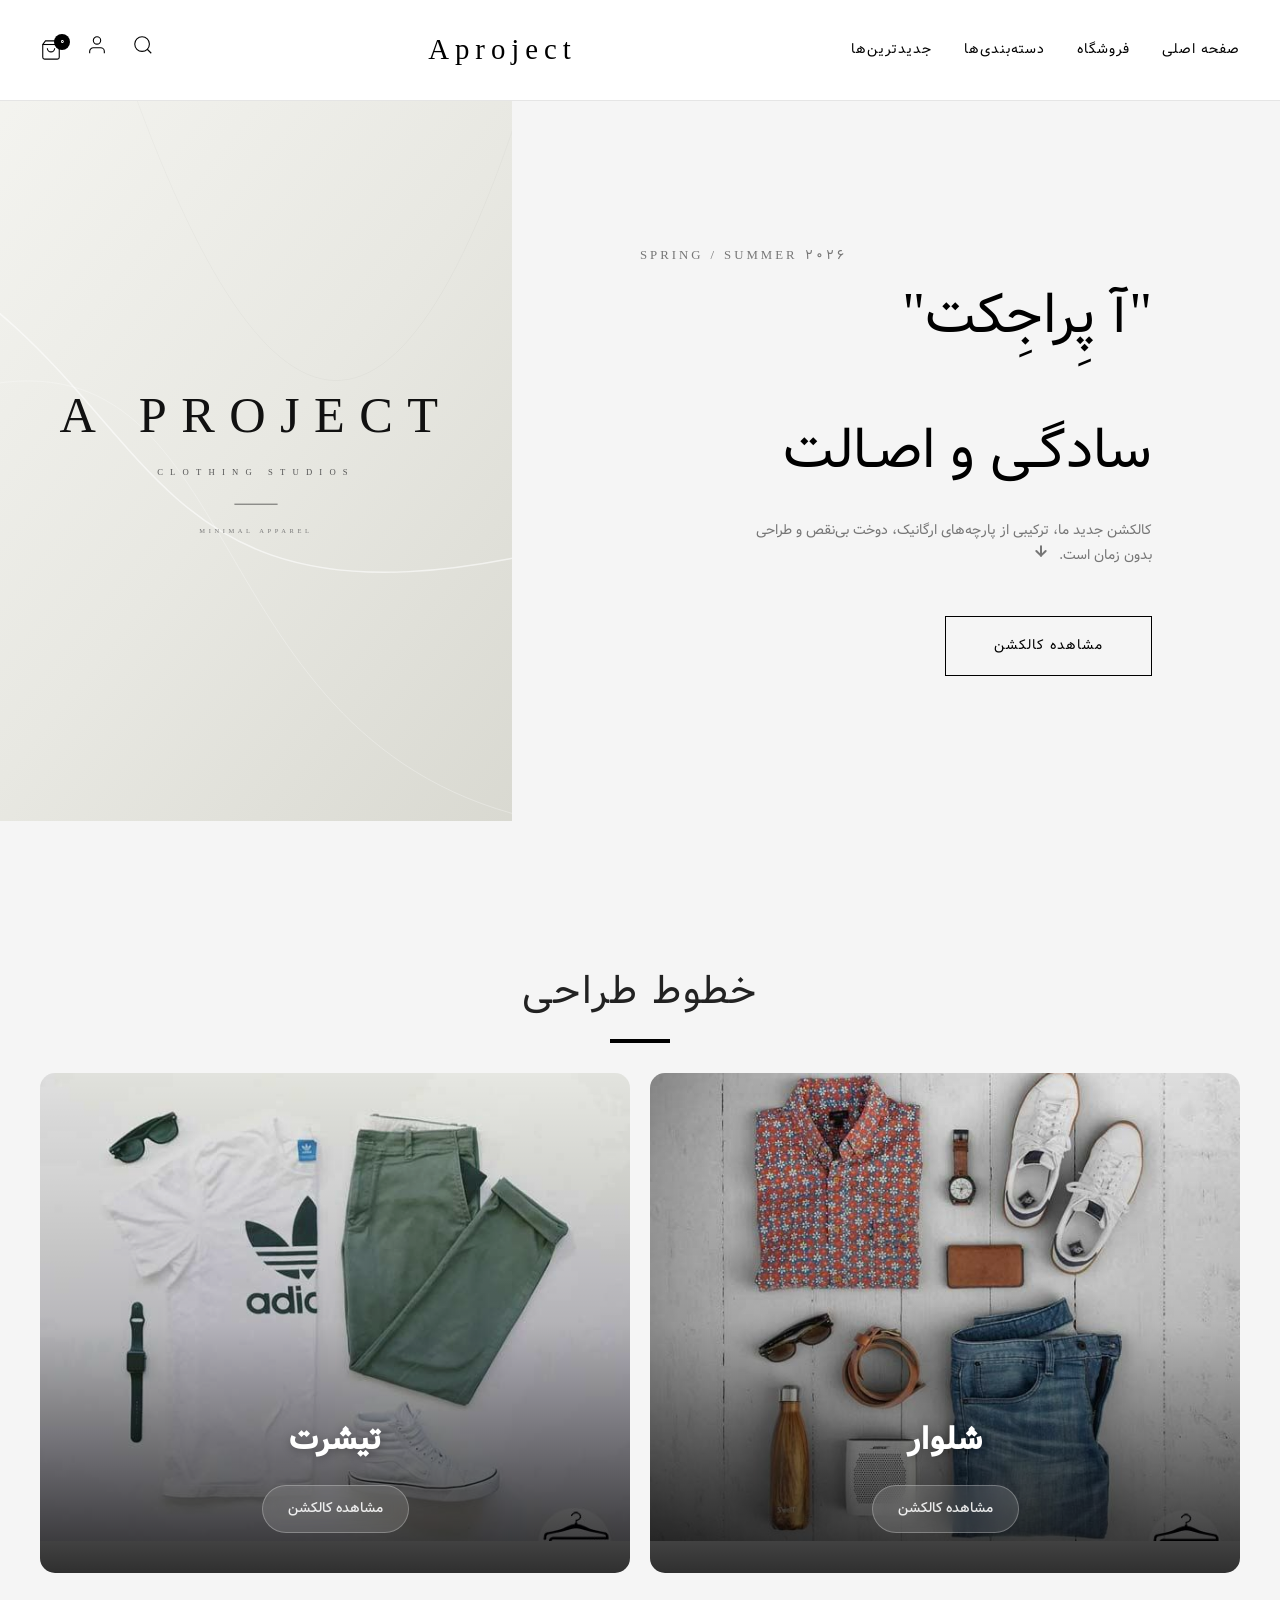
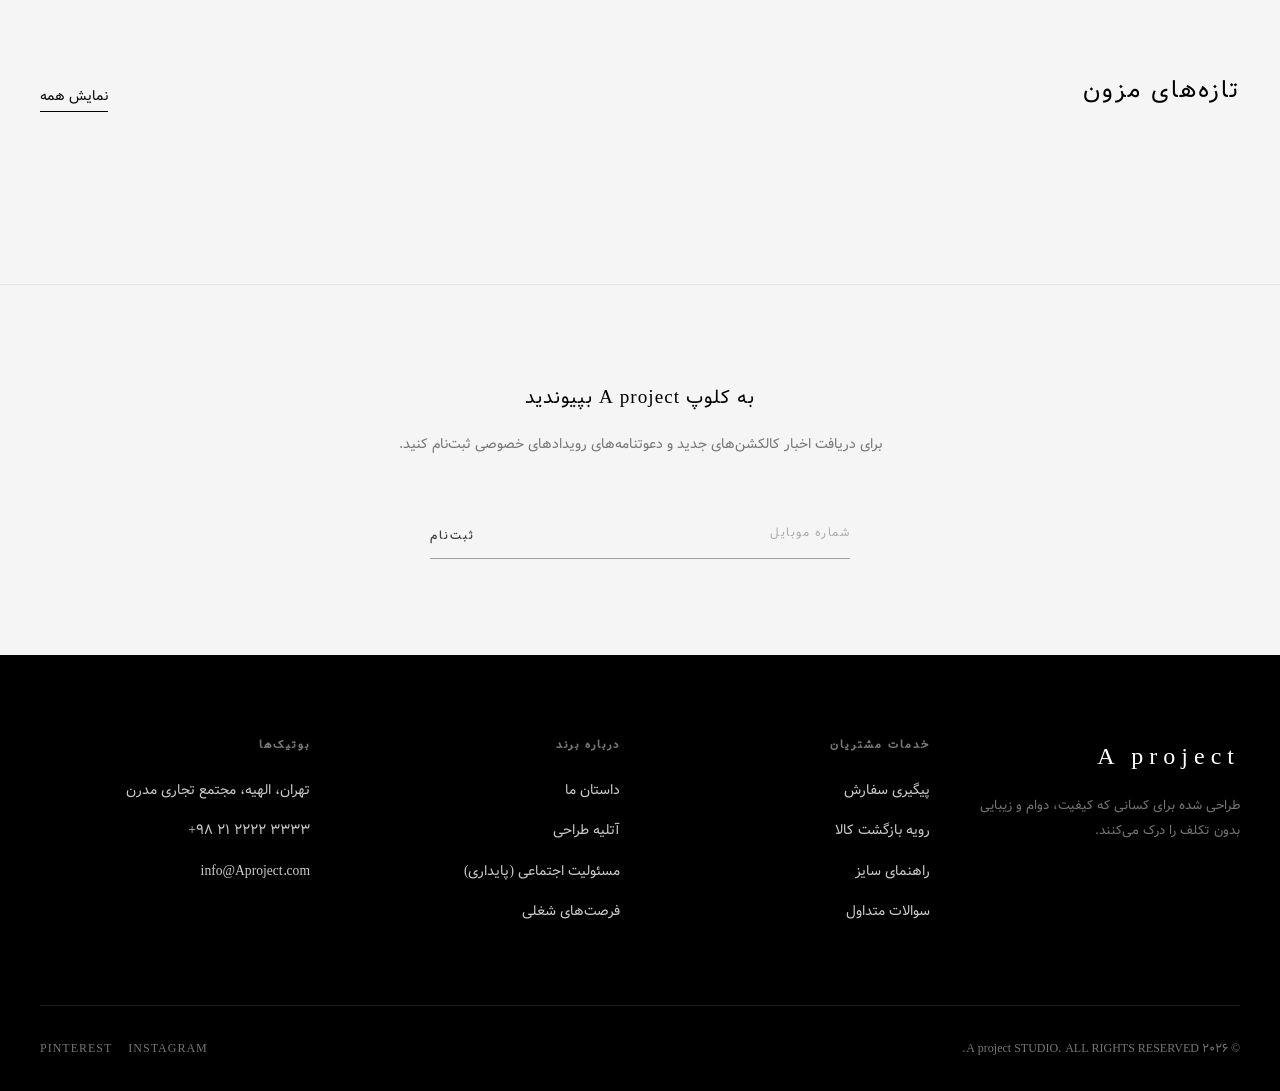
==== commit 0f02dbdc: "Harmonize UI, fix filtering, and resolve admin product bugs - Standardized shop.html header and navb" ====
--- a/index.html
+++ b/index.html
@@ -162,9 +162,9 @@
         </div>
 
         <div class="collections-grid">
-            <!-- کالکشن 1: زنانه -->
-            <a href="#" class="collection-item">
-                <img src="./assets/pics/men-dress-12.jpg" alt="زنانه" class="collection-img">
+            <!-- کالکشن 1: شلوار -->
+            <a href="shop.html" class="collection-item" data-category-name="شلوار">
+                <img src="./assets/pics/men-dress-12.jpg" alt="شلوار" class="collection-img">
                 <div class="collection-overlay"></div>
                 <div class="collection-content">
                     <span class="collection-name">شلوار</span>
@@ -172,9 +172,9 @@
                 </div>
             </a>
 
-            <!-- کالکشن 2: مردانه -->
-            <a href="#" class="collection-item">
-                <img src="./assets/pics/men-dress-15.jpg" alt="مردانه" class="collection-img">
+            <!-- کالکشن 2: تیشرت -->
+            <a href="shop.html" class="collection-item" data-category-name="تیشرت">
+                <img src="./assets/pics/men-dress-15.jpg" alt="تیشرت" class="collection-img">
                 <div class="collection-overlay"></div>
                 <div class="collection-content">
                     <span class="collection-name">تیشرت</span>
--- a/assets/css/global.css
+++ b/assets/css/global.css
@@ -31,40 +31,6 @@
 }
 
 /* Dropdown styling */
-.dropdown {
-    position: relative;
-    display: inline-block;
-}
-
-.dropdown-menu {
-    display: none;
-    position: absolute;
-    top: 100%;
-    right: 0;
-    background-color: #fff;
-    min-width: 200px;
-    box-shadow: 0 8px 16px rgba(0,0,0,0.1);
-    z-index: 1000;
-    border: 1px solid #eee;
-}
-
-.dropdown-menu a {
-    color: #333;
-    padding: 12px 16px;
-    text-decoration: none;
-    display: block;
-    font-size: 0.85rem;
-    transition: background-color 0.2s;
-    text-align: right;
-}
-
-.dropdown-menu a:hover {
-    background-color: #f9f9f9;
-}
-
-.dropdown:hover .dropdown-menu {
-    display: block;
-}
 
 /* Adjustments for unified header */
 .main-nav {
@@ -108,11 +74,84 @@
     .main-nav.active {
         display: flex;
     }
+
+}
+/* ---------------------------- */
+/*    DROPDOWN (DESKTOP)        */
+/* ---------------------------- */
+
+.dropdown {
+    position: relative;
+    display: inline-block;
+}
+
+.dropdown-toggle {
+    cursor: pointer;
+    padding: 6px 0;
+}
+
+.dropdown-menu {
+    display: none;
+    position: absolute;
+    top: 100%;
+    right: 0;
+    min-width: 200px;
+    background-color: #fff;
+    border: 1px solid #eee;
+    border-radius: 6px;
+    box-shadow: 0 8px 18px rgba(0,0,0,0.12);
+    z-index: 1000;
+    padding: 6px 0;
+}
+
+.dropdown-menu a {
+    display: block;
+    padding: 10px 14px;
+    font-size: 0.9rem;
+    text-align: right;
+    color: #333;
+    transition: background 0.2s;
+}
+
+.dropdown-menu a:hover {
+    background-color: #f5f5f5;
+}
+
+/* Desktop hover */
+.dropdown:hover .dropdown-menu {
+    display: block;
+}
+
+/* ---------------------------- */
+/*          MOBILE              */
+/* ---------------------------- */
+
+@media (max-width: 768px) {
+
+    /* غیرفعال کردن hover در موبایل */
+    .dropdown:hover .dropdown-menu {
+        display: none !important;
+    }
+
+    /* باز شدن آکاردئونی در موبایل (با کلاس .open از JS) */
     .dropdown-menu {
         position: static;
+        border: none;
         box-shadow: none;
-        border: none;
-        padding-right: 1rem;
+        border-right: 2px solid #ddd;
+        background: #fafafa;
+        padding: 4px 0;
+        display: none;
+        margin-top: 6px;
+        border-radius: 4px;
+    }
+
+    .dropdown.open .dropdown-menu {
         display: block;
     }
-}+
+    .dropdown-menu a {
+        padding: 8px 12px;
+        font-size: 0.85rem;
+    }
+}
--- a/assets/css/landing.css
+++ b/assets/css/landing.css
@@ -155,7 +155,6 @@
 
 .main-nav a {
   position: relative;
-  padding-bottom: 5px;
 }
 
 .main-nav a::after {
